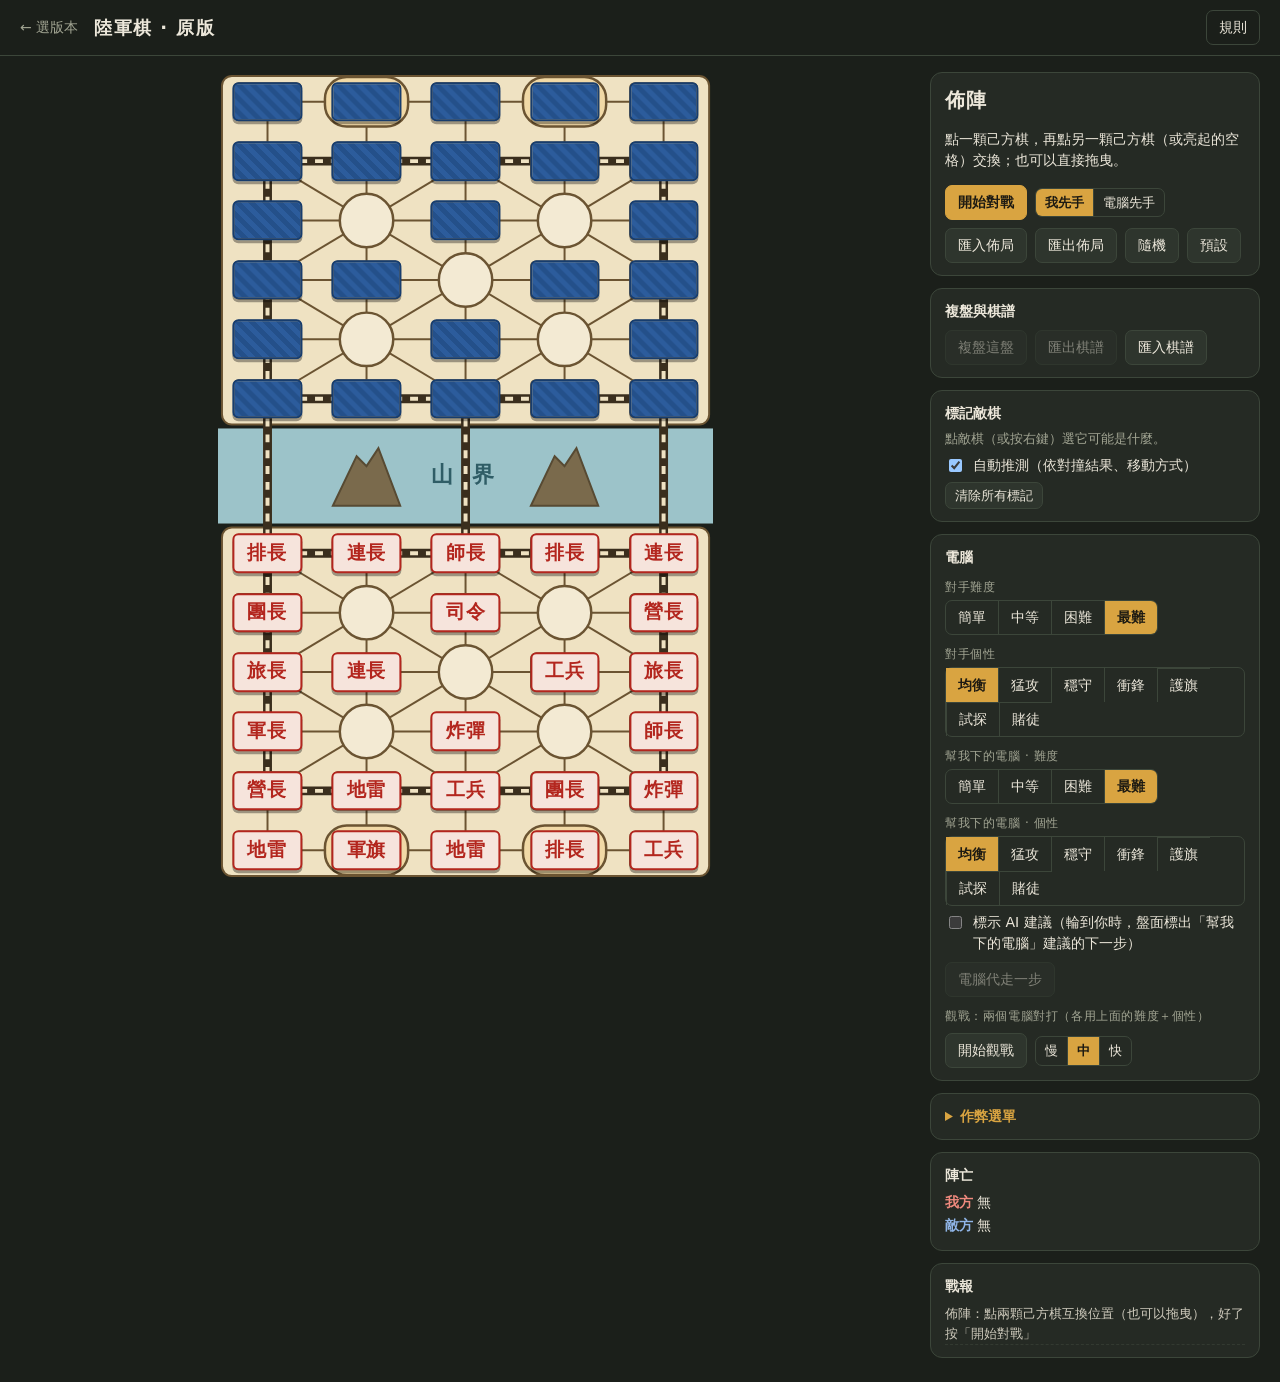
==== 原版/index.html @ 8ac9da48 "Initial release: formal three Luzhanqi editions under GPL-3.0" ====
<!DOCTYPE html>
<html lang="zh-Hant">
<head>
  <meta charset="UTF-8">
  <meta name="viewport" content="width=device-width, initial-scale=1">
  <title>陸軍棋 · 原版</title>
  <link rel="stylesheet" href="../shared/style.css">
</head>
<body>
  <div id="app"></div>
  <script src="../shared/engine.js"></script>
  <script src="../shared/layout.js"></script>
  <script src="../shared/record.js"></script>
  <script src="../shared/ai.js"></script>
  <script src="config.js"></script>
  <script src="../shared/ui.js"></script>
  <script>LZ.mountApp(document.getElementById("app"));</script>
</body>
</html>
---- shared/style.css ----
:root {
  --bg: #1b1f1a;
  --panel: #252a24;
  --panel-2: #2e352d;
  --line: #3c463a;
  --ink: #ece7da;
  --muted: #a2a593;
  --accent: #d9a441;
  --me: #b3261e;
  --me-soft: #f6e4dc;
  --foe: #1f4f8f;
  --foe-soft: #dfe8f4;
  --paper: #efe2c2;
  --paper-2: #e5d4ad;
  --board-ink: #6b5432;
  --ok: #3f8f4a;
  color-scheme: dark;
}
* { box-sizing: border-box; }
[hidden] { display: none !important; }
html, body { margin: 0; }
body {
  background: var(--bg);
  color: var(--ink);
  font: 14px/1.5 "Microsoft JhengHei", "PingFang TC", "Noto Sans TC", system-ui, sans-serif;
}
button {
  font: inherit;
  color: var(--ink);
  background: var(--panel-2);
  border: 1px solid var(--line);
  border-radius: 7px;
  padding: 6px 12px;
  cursor: pointer;
}
button:hover:not(:disabled) { border-color: var(--accent); }
button:disabled { opacity: .45; cursor: default; }
button.primary { background: var(--accent); color: #1d1a12; border-color: var(--accent); font-weight: 700; }
button.ghost { background: transparent; }
button.small { padding: 3px 9px; font-size: 13px; }
input[type="text"], textarea, select {
  font: inherit; color: var(--ink); background: #1a1e19;
  border: 1px solid var(--line); border-radius: 6px; padding: 6px 8px;
}
textarea { width: 100%; font-family: Consolas, "Cascadia Mono", monospace; font-size: 12.5px; resize: vertical; }

/* ---------- 版面 ---------- */
.topbar {
  display: flex; align-items: center; gap: 16px;
  padding: 10px 20px; border-bottom: 1px solid var(--line);
}
.topbar h1 { margin: 0; font-size: 18px; letter-spacing: .08em; flex: 1; }
.topbar .back { color: var(--muted); text-decoration: none; }
.topbar .back:hover { color: var(--ink); }
.layout {
  display: grid;
  grid-template-columns: minmax(0, 1fr) 330px;
  gap: 18px;
  padding: 16px 20px 24px;
  max-width: 1400px;
  margin: 0 auto;
  align-items: start;
}
@media (max-width: 920px) {
  .layout { grid-template-columns: 1fr; padding: 12px 16px; }
}
.board-area { position: relative; display: flex; justify-content: center; }
.board {
  position: relative;
  width: min(100%, calc((100dvh - 92px) * var(--ar, 0.6)));
  container-type: inline-size;
  user-select: none;
}
.panel { display: flex; flex-direction: column; gap: 12px; }
.card { background: var(--panel); border: 1px solid var(--line); border-radius: 12px; padding: 12px 14px; }
.card-title, .cheat summary { font-weight: 700; margin-bottom: 6px; }
.cheat summary { cursor: pointer; color: var(--accent); margin: 0; }
.cheat[open] summary { margin-bottom: 8px; }
.sub-title { color: var(--muted); font-size: 12px; margin: 10px 0 4px; letter-spacing: .05em; }
.muted { color: var(--muted); font-size: 12.5px; margin: 4px 0; }
.row { display: flex; gap: 8px; align-items: center; margin-top: 8px; }
.row.wrap { flex-wrap: wrap; }
.row.end { justify-content: flex-end; flex-wrap: wrap; }
.check { display: flex; gap: 8px; align-items: flex-start; margin: 6px 0; cursor: pointer; }
.check input { margin-top: 4px; }
.check.indent { margin-left: 24px; font-size: 13px; }
.seg { display: inline-flex; border: 1px solid var(--line); border-radius: 7px; overflow: hidden; }
.seg.wrap {
  flex-wrap: wrap; overflow: visible; row-gap: 0;
  max-width: 100%;
}
.seg.wrap button { border-top: 1px solid var(--line); }
.seg.wrap button:nth-child(-n+4) { border-top: 0; }
.seg button { border: 0; border-radius: 0; background: transparent; }
.seg button + button { border-left: 1px solid var(--line); }
.seg button.on { background: var(--accent); color: #1d1a12; font-weight: 700; }
.seg.small button { padding: 4px 9px; font-size: 13px; }
.dim { opacity: .4; pointer-events: none; }
.phase { font-size: 20px; font-weight: 800; letter-spacing: .05em; }
.phase.you { color: var(--accent); }
.phase.foe { color: #8fb4e6; }
.phase.end.win { color: #7fd38a; }
.phase.end.lose { color: #f08a7e; }
.flash { color: #f3b26b; margin: 8px 0 0; min-height: 0; }
.flash:empty { display: none; }
.losses div { margin: 2px 0; }
.me-c { color: #f08a7e; }
.foe-c { color: #8fb4e6; }
.log { max-height: 240px; overflow-y: auto; font-size: 13px; color: #cfcbbd; }
.log div { padding: 1px 0; border-bottom: 1px dashed #333a31; }

/* ---------- 盤面 ---------- */
.lines { position: absolute; inset: 0; width: 100%; height: 100%; }
.lines .half { fill: var(--paper); stroke: var(--board-ink); stroke-width: 2; }
.lines .river { fill: #9cc3c9; }
.lines .mtn { fill: #7a6a4c; stroke: #574a33; stroke-width: 2; }
.lines .river-title { fill: #2f5d66; font-size: 22px; text-anchor: middle; letter-spacing: 6px; font-weight: 700; }
.lines .river-label { fill: #4b3a20; font-size: 15px; text-anchor: middle; font-weight: 700; }
.lines .road { stroke: var(--board-ink); stroke-width: 2; }
.lines .bridge { stroke: var(--board-ink); stroke-width: 2; }
.lines .bridge-deck { fill: #b48a52; stroke: #6b5432; stroke-width: 2; }
.lines .rail-bed { fill: none; stroke: #3a2e1d; stroke-width: 9; stroke-linejoin: round; }
.lines .rail-tie { fill: none; stroke: var(--paper); stroke-width: 4; stroke-dasharray: 8 8; }
.lines .post { fill: var(--paper-2); stroke: var(--board-ink); stroke-width: 1.5; }
.lines .camp { fill: #f3ead3; stroke: var(--board-ink); stroke-width: 2.5; }
.lines .hq { fill: #f1d9a6; stroke: var(--board-ink); stroke-width: 2.5; }

.cells { position: absolute; inset: 0; }
.cell {
  position: absolute;
  width: calc(var(--u) * 80);
  height: calc(var(--u) * 48);
  transform: translate(-50%, -50%);
  padding: 0; border: 0; border-radius: calc(var(--u) * 8);
  background: transparent;
  display: grid; place-items: center;
}
.cell.camp { border-radius: 50%; width: calc(var(--u) * 58); height: calc(var(--u) * 58); }
.cell:focus-visible { outline: 3px solid var(--accent); outline-offset: 2px; }
.cell:hover { border-color: transparent; }

.piece {
  position: relative;
  width: calc(var(--u) * 70);
  height: calc(var(--u) * 40);
  border-radius: calc(var(--u) * 6);
  display: grid; place-items: center;
  font-weight: 800;
  font-size: calc(var(--u) * 19);
  letter-spacing: calc(var(--u) * 1);
  box-shadow: 0 calc(var(--u) * 3) 0 rgba(0, 0, 0, .35);
  line-height: 1;
}
.cell.camp .piece { width: calc(var(--u) * 54); height: calc(var(--u) * 40); font-size: calc(var(--u) * 17); }
.piece.me { background: var(--me-soft); color: var(--me); border: calc(var(--u) * 2.5) solid var(--me); }
.piece.foe { background: var(--foe-soft); color: var(--foe); border: calc(var(--u) * 2.5) solid var(--foe); }
.piece.foe.hidden {
  background: repeating-linear-gradient(45deg, #2c5c9c 0 calc(var(--u) * 5), #24508a calc(var(--u) * 5) calc(var(--u) * 10));
  border-color: #173d6e;
}
.piece.foe.marked { background: #fff4c9; color: #7a4b00; border-color: var(--foe); border-style: dashed; }
.piece.foe.known { background: var(--foe-soft); }
.piece.foe.revealed { opacity: .9; border-style: dotted; }
.piece .ph {
  position: absolute; bottom: calc(var(--u) * -2); right: calc(var(--u) * 2);
  font-size: calc(var(--u) * 11); font-weight: 700; letter-spacing: 0;
  color: #fff; background: rgba(15, 30, 55, .8); padding: 0 calc(var(--u) * 3);
  border-radius: calc(var(--u) * 3);
}
.piece.marked .ph, .piece.known .ph { background: rgba(31, 79, 143, .85); }
.piece .pb {
  position: absolute; top: calc(var(--u) * -9); left: calc(var(--u) * -6);
  font-size: calc(var(--u) * 11); background: #fff4c9; color: #7a4b00;
  border: 1px solid #b07a12; border-radius: calc(var(--u) * 4); padding: 0 calc(var(--u) * 3);
}
.piece.exposed::after {
  content: ""; position: absolute; top: calc(var(--u) * -5); right: calc(var(--u) * -5);
  width: calc(var(--u) * 11); height: calc(var(--u) * 11); border-radius: 50%;
  background: #e0453a; border: calc(var(--u) * 2) solid #fff;
}
.piece.spent { opacity: .85; }

/* 選取與可走格 */
.cell.sel .piece { outline: calc(var(--u) * 4) solid var(--accent); outline-offset: calc(var(--u) * 2); }
.cell.last-from::before, .cell.last-to::before {
  content: ""; position: absolute; inset: calc(var(--u) * -3);
  border: calc(var(--u) * 2.5) dashed #c47b1b; border-radius: inherit; pointer-events: none;
}
.cell.last-from::before { opacity: .55; }
.cell.t-move::after, .cell.t-deploy::after, .cell.t-drop::after, .cell.t-add::after {
  content: ""; width: calc(var(--u) * 18); height: calc(var(--u) * 18); border-radius: 50%;
  background: var(--ok); box-shadow: 0 0 0 calc(var(--u) * 4) rgba(63, 143, 74, .3);
  position: absolute; pointer-events: none;
}
.cell.t-deploy:has(.piece)::after { width: calc(var(--u) * 12); height: calc(var(--u) * 12); top: calc(var(--u) * -4); right: calc(var(--u) * -4); }
.cell.t-drop::after { background: #8a4fc4; box-shadow: 0 0 0 calc(var(--u) * 4) rgba(138, 79, 196, .3); }
.cell.t-add::after { background: transparent; border: calc(var(--u) * 2.5) dashed var(--ok); box-shadow: none; }
.cell.t-attack .piece { outline: calc(var(--u) * 4) solid #e0453a; outline-offset: calc(var(--u) * 2); animation: pulse 1s infinite alternate; }
.cell.t-scout .piece::before {
  content: "偵"; position: absolute; top: calc(var(--u) * -10); left: calc(var(--u) * -8);
  font-size: calc(var(--u) * 11); background: #8a4fc4; color: #fff; padding: 0 calc(var(--u) * 3);
  border-radius: calc(var(--u) * 4);
}
.cell.t-del .piece { outline: calc(var(--u) * 3) dashed #e0453a; }
.cell.t-move, .cell.t-attack, .cell.t-deploy, .cell.t-drop, .cell.t-scout, .cell.t-add, .cell.t-del { cursor: pointer; }
@keyframes pulse { from { outline-color: #e0453a; } to { outline-color: #ffb3a8; } }

/* 浮動選單 */
.popover {
  position: absolute; z-index: 20; background: #20251f; border: 1px solid var(--accent);
  border-radius: 10px; padding: 8px; width: max-content; max-width: min(320px, 92vw);
  box-shadow: 0 8px 24px rgba(0, 0, 0, .5);
}
.pop-title { font-size: 12px; color: var(--muted); margin-bottom: 6px; }
.mk-grid { display: grid; grid-template-columns: repeat(4, 1fr); gap: 4px; }
.mk { padding: 4px 6px; font-size: 13px; }
.mk.on { background: var(--accent); color: #1d1a12; }
.mk.impossible { opacity: .4; text-decoration: line-through; }
.mk.clear { color: #f08a7e; }

/* 對話框 */
.modal-back {
  position: fixed; inset: 0; background: rgba(0, 0, 0, .6); z-index: 50;
  display: grid; place-items: center; padding: 16px;
}
.modal {
  background: var(--panel); border: 1px solid var(--line); border-radius: 14px;
  padding: 18px 20px; width: min(640px, 100%); max-height: 90dvh; overflow-y: auto;
}
.modal h2 { margin: 0 0 8px; font-size: 18px; }
.modal .field { display: flex; gap: 8px; align-items: center; margin: 8px 0; }
.modal .field input { flex: 1; }
.modal input[type="file"] { margin: 8px 0; }
.rules h3 { margin: 14px 0 4px; font-size: 15px; color: var(--accent); }
.rules p, .rules ul { margin: 4px 0; }
.rules ul { padding-left: 20px; }

/* 拖曳 */
.board.editing .cells, .board.deploying .cells { touch-action: none; }
.drag-ghost {
  position: absolute; z-index: 30; pointer-events: none;
  transform: translate(-50%, -50%) scale(1.08); opacity: .92;
  box-shadow: 0 10px 22px rgba(0, 0, 0, .5);
}
.cell.dragging .piece { opacity: .3; }
.cell.drop-over::before {
  content: ""; position: absolute; inset: calc(var(--u) * -4);
  border: calc(var(--u) * 3.5) solid var(--accent); border-radius: inherit; pointer-events: none;
}
.board.editing .cell .piece, .cell .piece { cursor: inherit; }

/* ---------- 改版：地形、明棋、翻倒、新動作、計數軌、複盤、統計 ---------- */
.lines .forest { fill: #a9c98f; stroke: #5d7f45; stroke-width: 2; }
.lines .tree { fill: #3f6b2f; }
.lines .bunker { fill: none; stroke: #4a4a4a; stroke-width: 5; }
.lines .bunker-tooth { fill: #4a4a4a; }
.lines .bridge-x { stroke: #c0392b; stroke-width: 6; stroke-linecap: round; display: none; }
.lines .bridge-g.broken .bridge, .lines .bridge-g.broken .bridge-deck { opacity: .35; }
.lines .bridge-g.broken .bridge-x { display: inline; }

.piece.faceup { box-shadow: 0 0 0 calc(var(--u) * 3) #e6b422, 0 calc(var(--u) * 3) 0 rgba(0, 0, 0, .35); }
.piece.stunned { transform: rotate(90deg) scale(.62); }
.piece .pm {
  position: absolute; bottom: calc(var(--u) * -6); left: calc(var(--u) * -6);
  font-size: calc(var(--u) * 11); background: #6b3fa0; color: #fff;
  border-radius: 50%; width: calc(var(--u) * 17); height: calc(var(--u) * 17);
  display: grid; place-items: center; letter-spacing: 0;
}
.cell.t-snipe .piece::before, .cell.t-blow::after {
  position: absolute; font-size: calc(var(--u) * 11); color: #fff; padding: 0 calc(var(--u) * 3);
  border-radius: calc(var(--u) * 4); pointer-events: none;
}
.cell.t-snipe .piece::before { content: "狙"; top: calc(var(--u) * -10); right: calc(var(--u) * -8); background: #b03a2e; }
.cell.t-blow::after { content: "炸橋"; top: calc(var(--u) * -12); background: #b03a2e; }
.cell.t-snipe, .cell.t-blow { cursor: pointer; }
.cell.t-snipe .piece { outline: calc(var(--u) * 3) dashed #e0453a; outline-offset: calc(var(--u) * 2); }

.track { height: 8px; border-radius: 4px; background: #1a1e19; border: 1px solid var(--line); margin-top: 8px; overflow: hidden; }
.track-fill { height: 100%; background: linear-gradient(90deg, #6f9a5a, #d9a441, #c0392b); }

.replay-ctl { gap: 6px; }
.replay-ctl button { padding: 4px 10px; }
.rp-pos { min-width: 70px; text-align: center; font-variant-numeric: tabular-nums; }
.rp-slider { width: 100%; margin-top: 8px; accent-color: var(--accent); }
.board.replaying .cells { pointer-events: none; }

table.stats { width: 100%; border-collapse: collapse; margin-top: 8px; font-size: 13px; }
table.stats th, table.stats td { padding: 3px 6px; border-bottom: 1px solid var(--line); text-align: right; }
table.stats td:first-child, table.stats th:first-child { text-align: left; }

.rules-card summary { cursor: pointer; font-weight: 700; color: #8fb4e6; }
.rules-card[open] summary { margin-bottom: 6px; }
.row.indent { margin-left: 24px; margin-top: 2px; }

/* 標示 AI 建議 */
.cell.sug-from .piece { box-shadow: 0 0 0 calc(var(--u) * 3) #fff, 0 0 0 calc(var(--u) * 6) #2f7fd6; }
.cell.sug-to::before {
  content: "建議"; position: absolute; top: calc(var(--u) * -12); left: 50%; transform: translateX(-50%);
  font-size: calc(var(--u) * 11); color: #fff; background: #2f7fd6; padding: 0 calc(var(--u) * 4);
  border-radius: calc(var(--u) * 4); pointer-events: none; z-index: 2; white-space: nowrap;
}
.cell.sug-to { outline: calc(var(--u) * 3) dashed #2f7fd6; outline-offset: calc(var(--u) * 2); border-radius: calc(var(--u) * 8); }
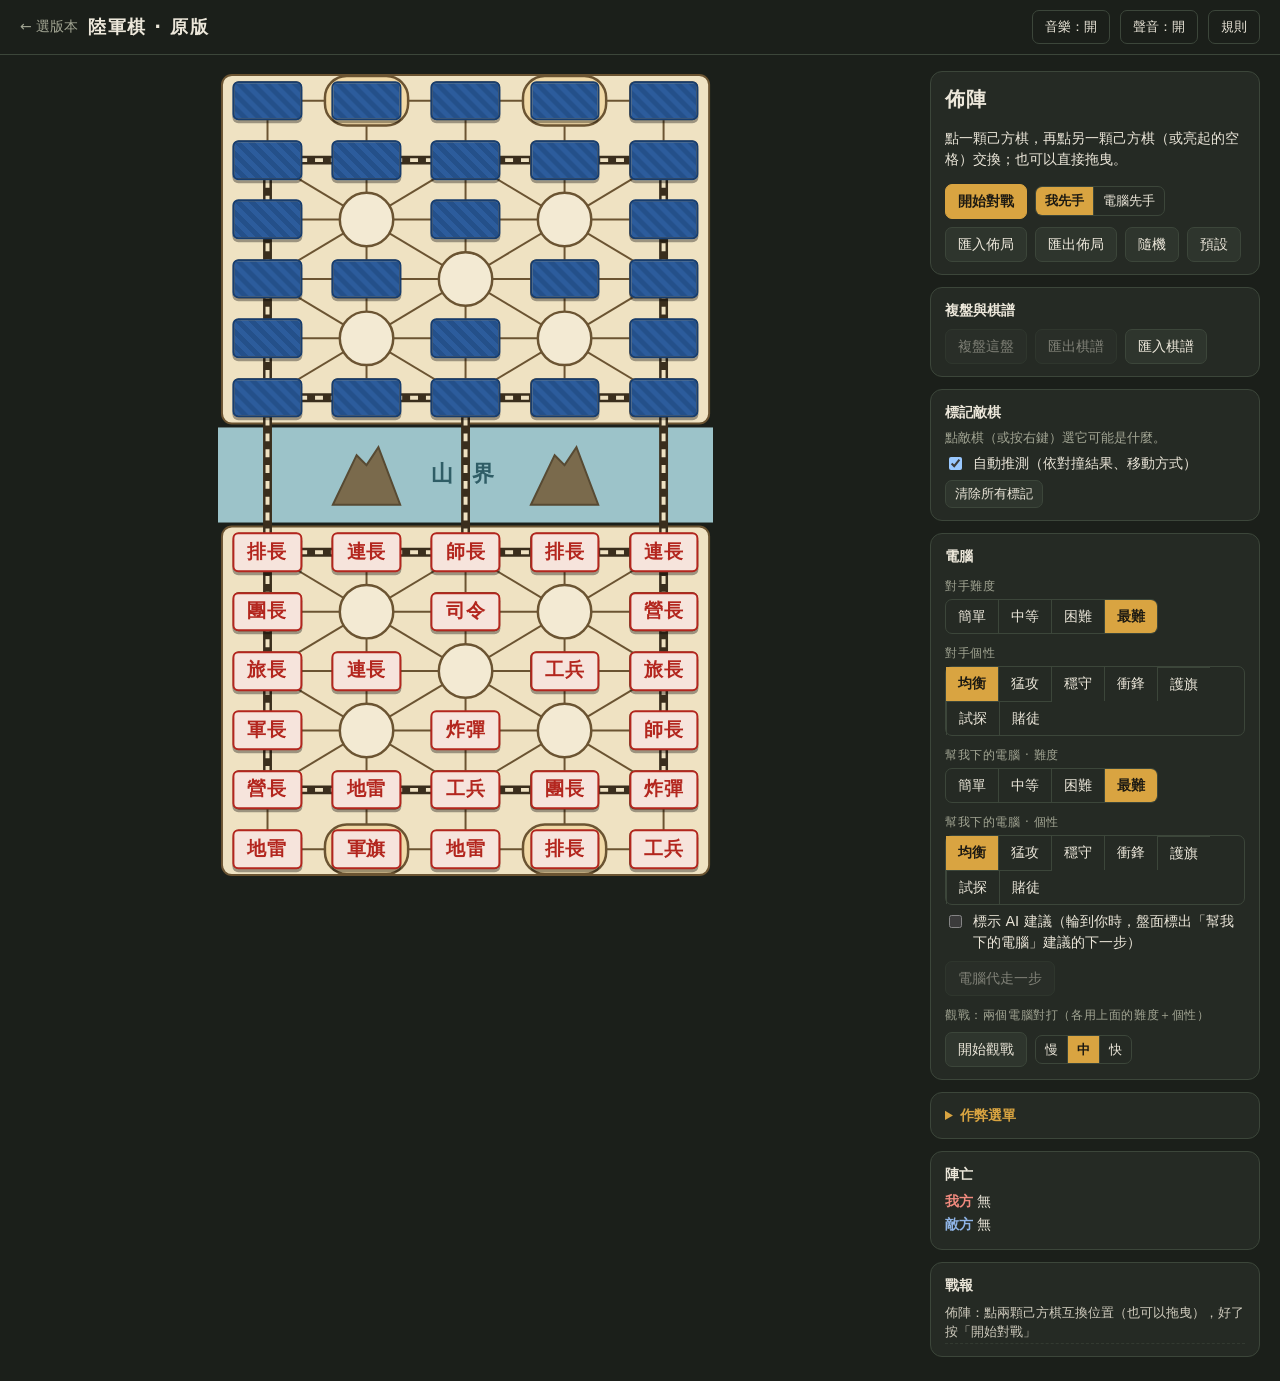
==== commit 32708db1: "Add Web Audio SFX and optional background music" ====
--- a/原版/index.html
+++ b/原版/index.html
@@ -1,4 +1,4 @@
-<!DOCTYPE html>
+﻿<!DOCTYPE html>
 <html lang="zh-Hant">
 <head>
   <meta charset="UTF-8">
@@ -12,6 +12,7 @@
   <script src="../shared/layout.js"></script>
   <script src="../shared/record.js"></script>
   <script src="../shared/ai.js"></script>
+  <script src="../shared/audio.js"></script>
   <script src="config.js"></script>
   <script src="../shared/ui.js"></script>
   <script>LZ.mountApp(document.getElementById("app"));</script>
--- a/shared/style.css
+++ b/shared/style.css
@@ -46,12 +46,13 @@
 
 /* ---------- 版面 ---------- */
 .topbar {
-  display: flex; align-items: center; gap: 16px;
+  display: flex; align-items: center; gap: 10px; flex-wrap: wrap;
   padding: 10px 20px; border-bottom: 1px solid var(--line);
 }
-.topbar h1 { margin: 0; font-size: 18px; letter-spacing: .08em; flex: 1; }
+.topbar h1 { margin: 0; font-size: 18px; letter-spacing: .08em; flex: 1; min-width: 8em; }
 .topbar .back { color: var(--muted); text-decoration: none; }
 .topbar .back:hover { color: var(--ink); }
+.topbar .ghost { white-space: nowrap; font-size: 13px; }
 .layout {
   display: grid;
   grid-template-columns: minmax(0, 1fr) 330px;
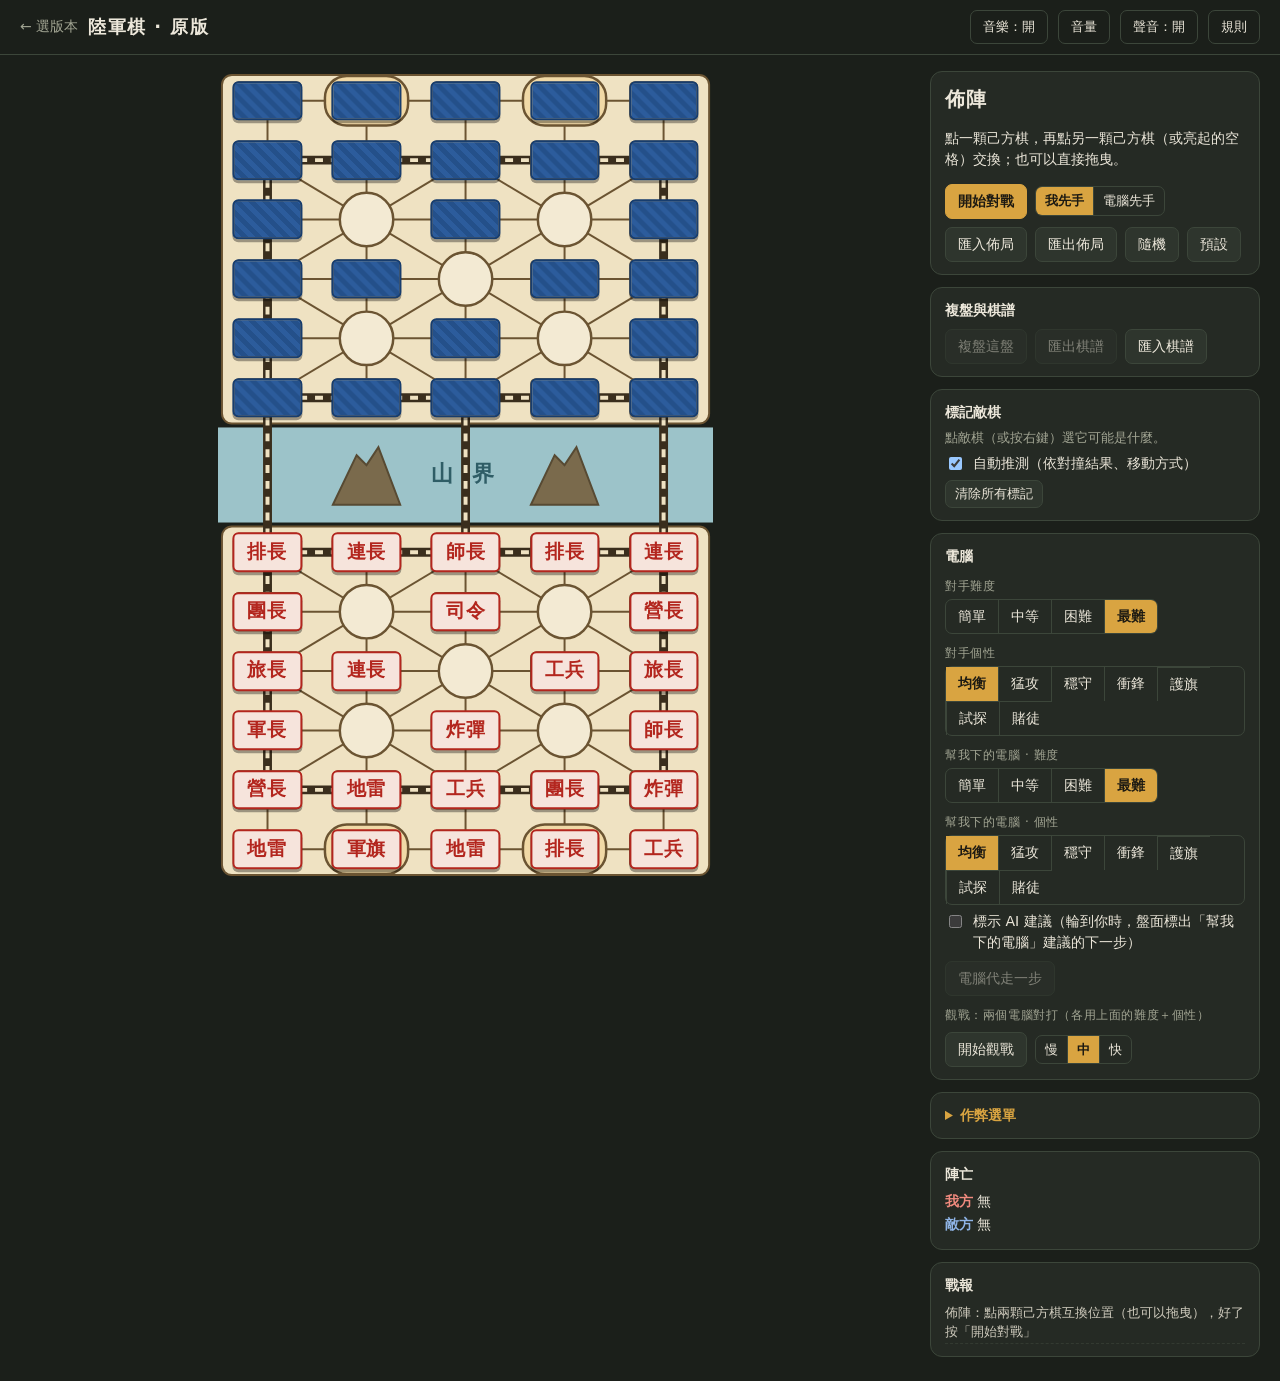
==== commit df0404d0: "Upload latest Luzhanqi: maps, map editor, audio, engine/UI updates. Sync formal playable package fro" ====
--- a/原版/index.html
+++ b/原版/index.html
@@ -14,6 +14,7 @@
   <script src="../shared/ai.js"></script>
   <script src="../shared/audio.js"></script>
   <script src="config.js"></script>
+  <script src="../shared/board-draw.js"></script>
   <script src="../shared/ui.js"></script>
   <script>LZ.mountApp(document.getElementById("app"));</script>
 </body>
--- a/shared/style.css
+++ b/shared/style.css
@@ -301,3 +301,55 @@
   border-radius: calc(var(--u) * 4); pointer-events: none; z-index: 2; white-space: nowrap;
 }
 .cell.sug-to { outline: calc(var(--u) * 3) dashed #2f7fd6; outline-offset: calc(var(--u) * 2); border-radius: calc(var(--u) * 8); }
+
+/* ---------- 地圖與新地形 ---------- */
+.lines .swamp { fill: #b9c9b0; stroke: #4f6b55; stroke-width: 2; }
+.lines .swamp-wave { fill: none; stroke: #3d5a45; stroke-width: 1.6; }
+.lines .plain { fill: #f1e6b8; stroke: #a58a3c; stroke-width: 1.5; stroke-dasharray: 6 4; }
+.lines .plain-dot { fill: #8a6d22; }
+.lines .village { fill: #ead9c6; stroke: #8b6a47; stroke-width: 2; }
+.lines .house { fill: #fff8ee; stroke: #6b4a2b; stroke-width: 1.8; }
+.lines .house-door { fill: #6b4a2b; }
+.lines .peak { fill: #8f8577; stroke: #4c443a; stroke-width: 2.5; }
+.lines .peak-snow { fill: #ffffff; stroke: #4c443a; stroke-width: 1; }
+/* 軌距：標準軌＝原樣；寬軌＝雙線；窄軌＝細、枕木密 */
+.lines .rail-bed.g-narrow { stroke-width: 5; }
+.lines .rail-tie.g-narrow { stroke-width: 2.5; stroke-dasharray: 4 4; }
+.lines .rail-bed.g-wide { stroke-width: 13; }
+.lines .rail-tie.g-wide { stroke-width: 7; stroke-dasharray: 10 6; }
+.lines .rail-wide-inner { fill: none; stroke: #3a2e1d; stroke-width: 2; }
+.lines .gauge-break { fill: none; stroke: #7a3fa0; stroke-width: 3.5; stroke-dasharray: 7 4; }
+
+.map-card summary { cursor: pointer; font-weight: 700; color: #c9a45a; }
+.map-card[open] summary { margin-bottom: 6px; }
+.map-card select { max-width: 100%; }
+.small-link { color: #8fb4e6; font-size: 13px; align-self: center; }
+ul.legend { margin: 8px 0 0; padding-left: 18px; font-size: 13px; }
+ul.legend li { margin: 3px 0; }
+
+/* 黑白列印：只印棋盤，地形靠圖示與花紋分辨（桌遊條件：地圖印得出來） */
+@media print {
+  body { background: #fff; color: #000; }
+  .topbar, .panel, .popover, .modal-back { display: none !important; }
+  .layout { display: block; padding: 0; }
+  .board { width: 100% !important; filter: grayscale(1); }
+  .cells { display: none; }
+}
+
+/* ---------- 地圖編輯器 ---------- */
+.board .edit-layer { position: absolute; inset: 0; width: 100%; height: 100%; touch-action: none; }
+.edit-layer .ed-hit-cell { fill: transparent; cursor: crosshair; }
+.edit-layer .ed-hit-cell:hover { fill: rgba(217, 164, 65, .18); }
+.edit-layer .ed-hit-road { stroke: transparent; stroke-width: 22; cursor: pointer; }
+.edit-layer .ed-hit-road:hover { stroke: rgba(217, 164, 65, .45); }
+.edit-layer .ed-removed { stroke: #c0392b; stroke-width: 4; stroke-dasharray: 6 6; }
+.edit-layer .ed-bad { fill: rgba(192, 57, 43, .18); stroke: #c0392b; stroke-width: 3; pointer-events: none; }
+.edit-layer .ed-region { fill: rgba(47, 127, 214, .12); stroke: #2f7fd6; stroke-width: 3; stroke-dasharray: 8 5; pointer-events: none; }
+.edit-layer .ed-hit-cross { fill: rgba(255, 255, 255, .08); stroke: #d9a441; stroke-width: 2; stroke-dasharray: 5 4; cursor: pointer; }
+.edit-layer .ed-hit-cross:hover { fill: rgba(217, 164, 65, .3); }
+.edit-layer .ed-cross-label { fill: #1d1a12; font-size: 14px; text-anchor: middle; font-weight: 700; pointer-events: none; }
+.layout.editor .field.small input { width: 4em; }
+.tool-opts { margin-top: 8px; }
+.tool-opts .seg { margin-bottom: 4px; }
+.ok-c { color: #7fd38a; }
+.bad-c { color: #f08a7e; }
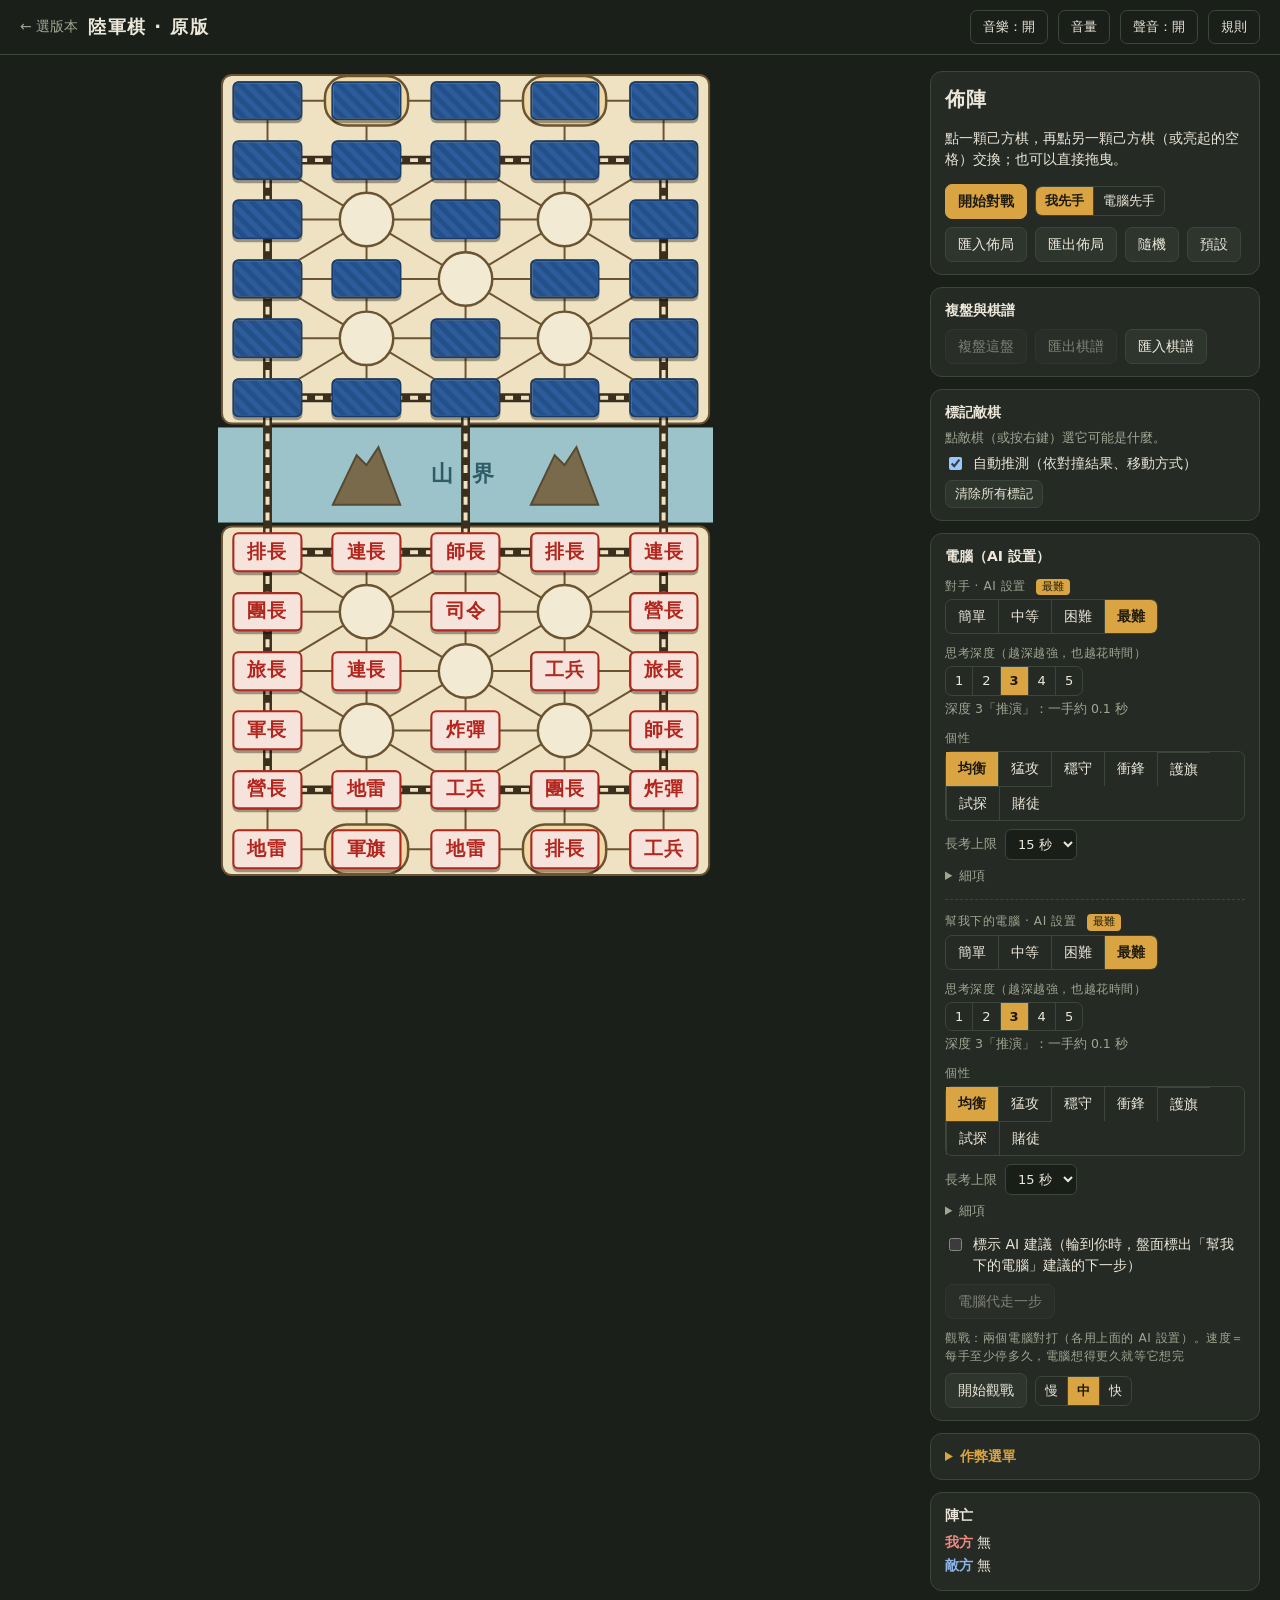
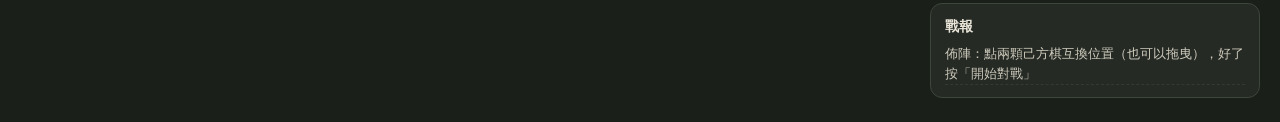
==== commit 7147319b: "Upload latest: AI panel/search updates and game sync" ====
--- a/原版/index.html
+++ b/原版/index.html
@@ -12,6 +12,8 @@
   <script src="../shared/layout.js"></script>
   <script src="../shared/record.js"></script>
   <script src="../shared/ai.js"></script>
+  <script src="../shared/ai-search.js"></script>
+  <script src="../shared/ai-panel.js"></script>
   <script src="../shared/audio.js"></script>
   <script src="config.js"></script>
   <script src="../shared/board-draw.js"></script>
--- a/shared/style.css
+++ b/shared/style.css
@@ -353,3 +353,17 @@
 .tool-opts .seg { margin-bottom: 4px; }
 .ok-c { color: #7fd38a; }
 .bad-c { color: #f08a7e; }
+
+/* ---------- AI 設置 ---------- */
+.ai-set { padding-bottom: 8px; }
+.ai-set + .ai-set { border-top: 1px dashed var(--line); margin-top: 6px; padding-top: 2px; }
+.ai-tag { display: inline-block; margin-left: 6px; padding: 0 6px; border-radius: 4px; background: var(--accent); color: #1d1a12; font-size: 11px; letter-spacing: 0; }
+.ai-est { min-height: 1.3em; }
+.ai-limit { display: flex; align-items: center; gap: 8px; margin: 8px 0 2px; font-size: 13px; color: var(--muted); }
+.ai-adv { margin-top: 6px; }
+.ai-adv summary { cursor: pointer; font-size: 13px; color: var(--muted); }
+.ai-knob { display: grid; grid-template-columns: 4em 1fr 3em; align-items: center; gap: 8px; margin: 6px 0; font-size: 13px; }
+.ai-knob input[type=range] { width: 100%; min-width: 0; }
+.ai-knob output { text-align: right; font-variant-numeric: tabular-nums; color: var(--muted); }
+.think-row { display: flex; align-items: center; gap: 8px; flex-wrap: wrap; margin: 6px 0; font-size: 14px; }
+.think-sec { font-variant-numeric: tabular-nums; min-width: 2.5em; display: inline-block; text-align: right; }
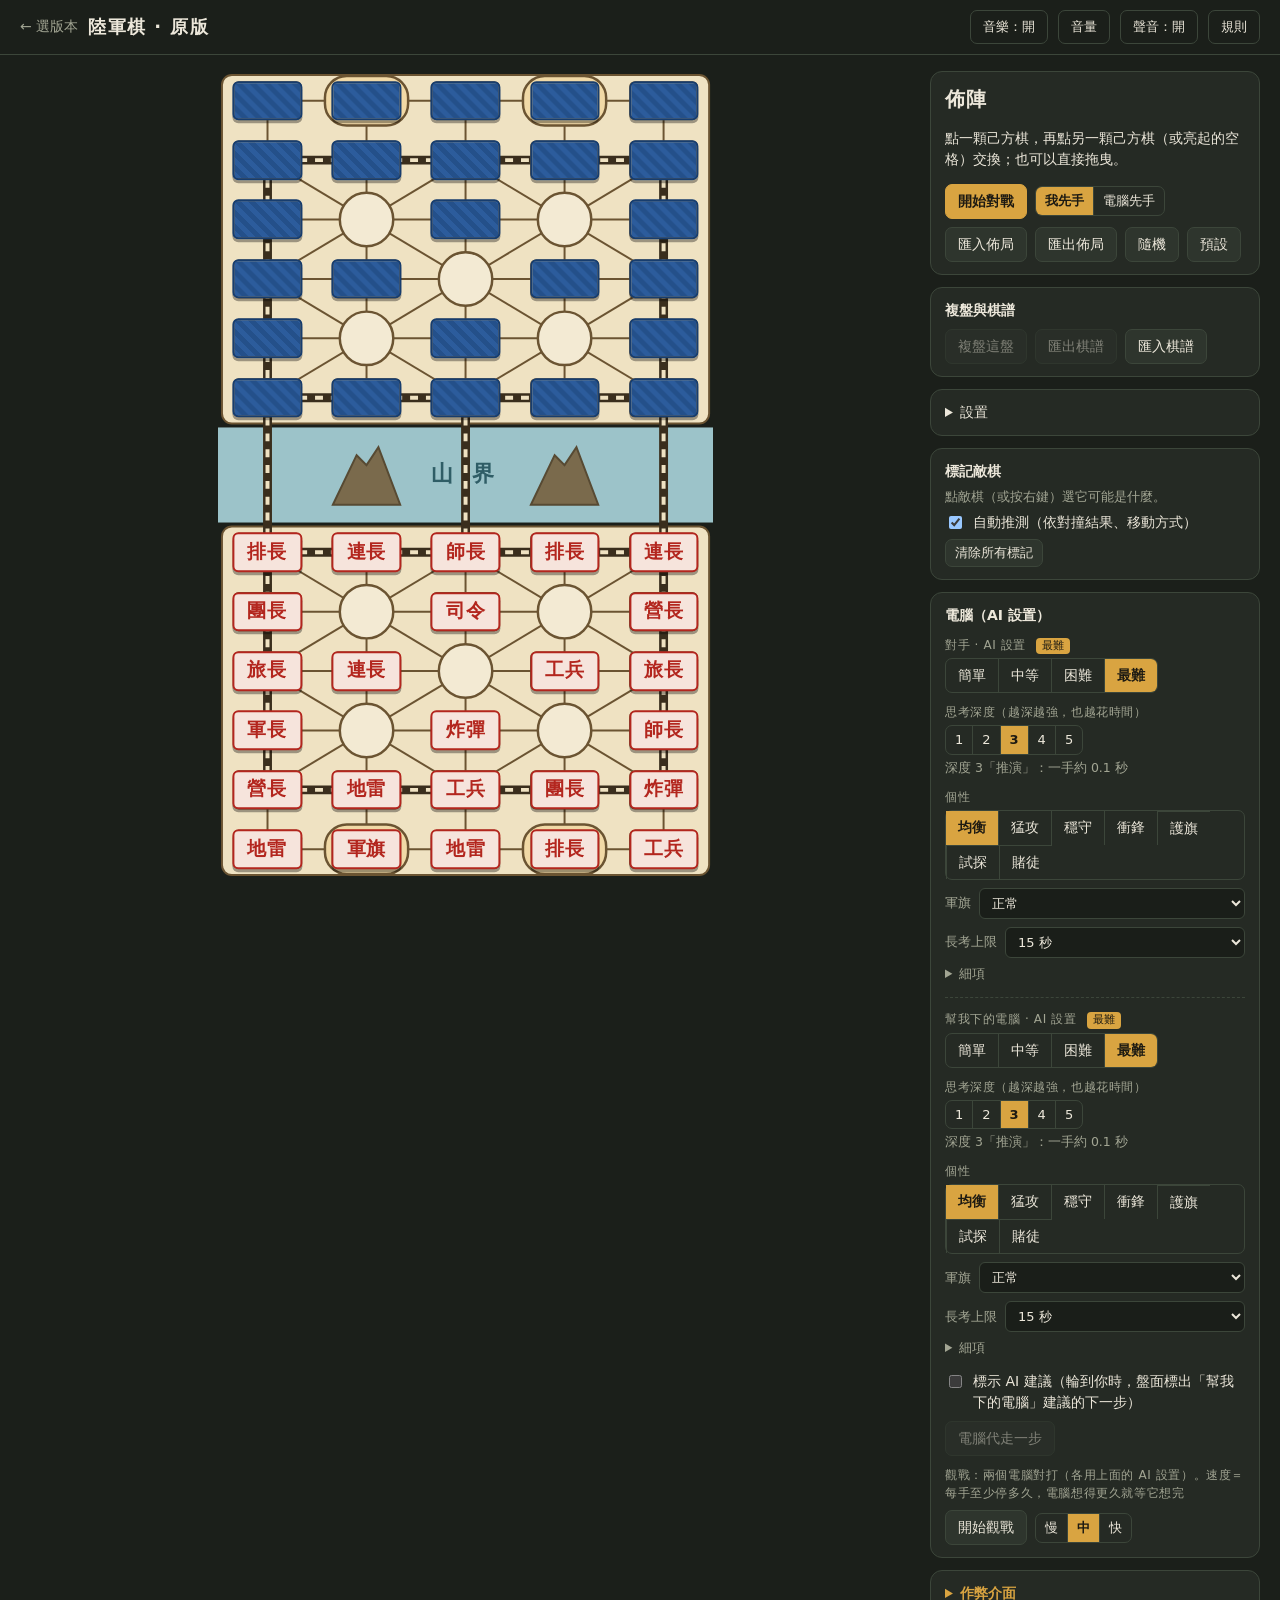
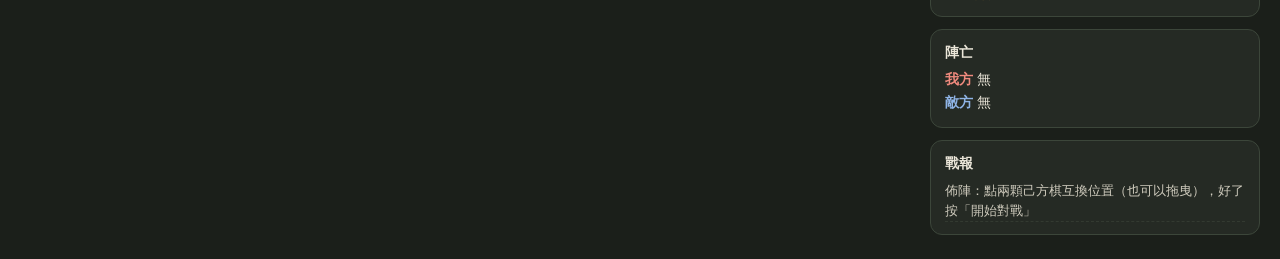
==== commit 98e370f0: "Upload latest: advisor, draw/AI mode updates" ====
--- a/原版/index.html
+++ b/原版/index.html
@@ -14,6 +14,7 @@
   <script src="../shared/ai.js"></script>
   <script src="../shared/ai-search.js"></script>
   <script src="../shared/ai-panel.js"></script>
+  <script src="../shared/advisor.js"></script>
   <script src="../shared/audio.js"></script>
   <script src="config.js"></script>
   <script src="../shared/board-draw.js"></script>
--- a/shared/style.css
+++ b/shared/style.css
@@ -367,3 +367,7 @@
 .ai-knob output { text-align: right; font-variant-numeric: tabular-nums; color: var(--muted); }
 .think-row { display: flex; align-items: center; gap: 8px; flex-wrap: wrap; margin: 6px 0; font-size: 14px; }
 .think-sec { font-variant-numeric: tabular-nums; min-width: 2.5em; display: inline-block; text-align: right; }
+.ai-limit select { min-width: 0; max-width: 100%; flex: 1; }
+.advice-row { margin: 6px 0; padding: 8px 10px; border: 1px solid var(--accent); border-radius: 7px; font-size: 14px; }
+.advice-row .row { margin-top: 6px; }
+.settings-card .indent { margin-left: 24px; }
